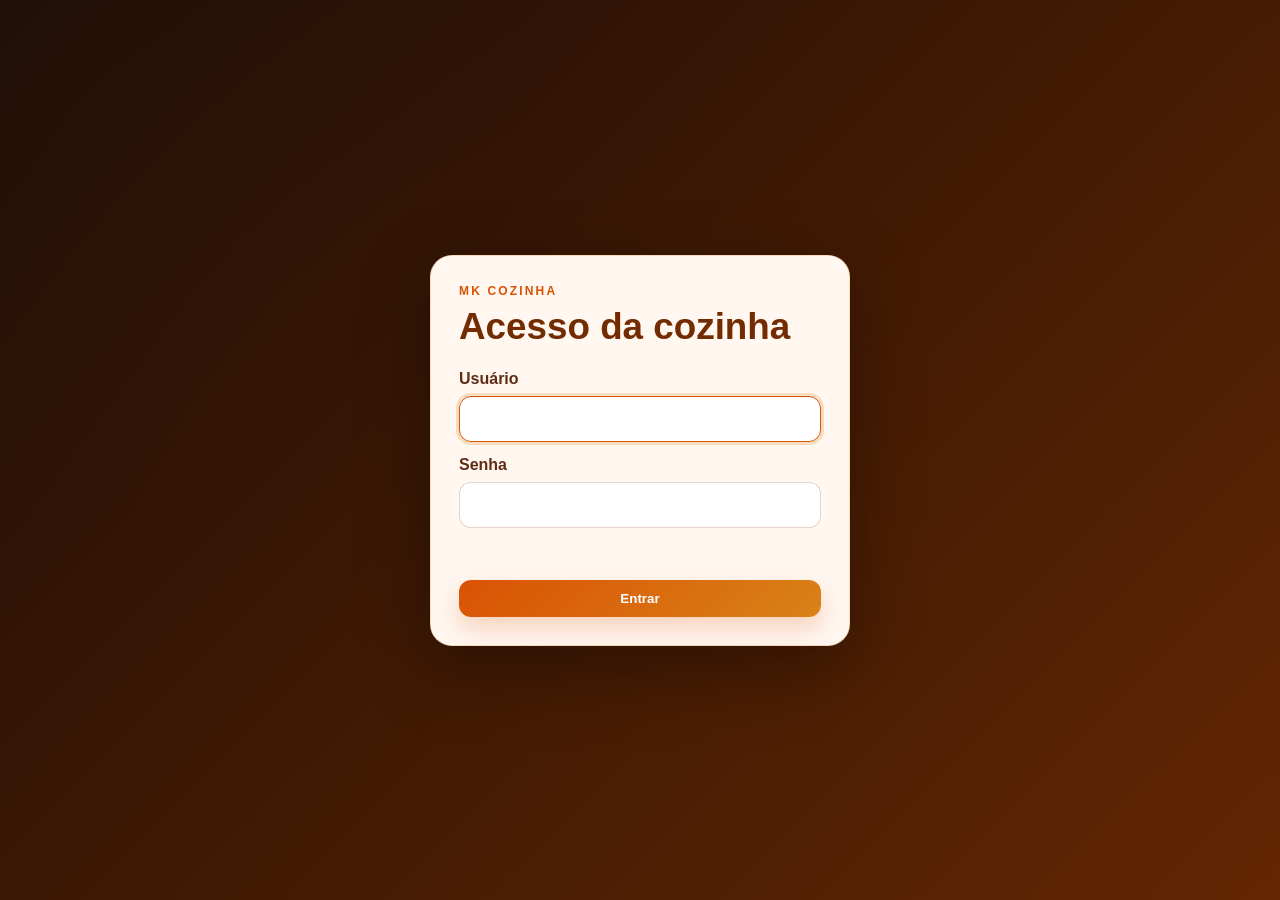
==== adm.html @ 271a8e36 "adicionei novas animaçoes, imagem de fundo no header e melhorei a navegaçao" ====
<!DOCTYPE html>
<html lang="pt-BR">
<head>
  <meta charset="UTF-8">
  <meta name="viewport" content="width=device-width, initial-scale=1.0">
  <meta http-equiv="refresh" content="0; url=cozinha.html">
  <title>Redirecionando para a Cozinha - MK</title>
  <link rel="stylesheet" href="cozinha.css">
</head>
<body class="kitchen-locked">
  <!-- Arquivo legado mantido apenas para compatibilidade. O painel oficial e unico da cozinha e cozinha.html + cozinha.js. -->
  <main class="kitchen-login" style="display:flex" aria-labelledby="legacy-kitchen-title">
    <section class="kitchen-login-card">
      <span>MK Cozinha</span>
      <h1 id="legacy-kitchen-title">Redirecionando</h1>
      <p>O painel oficial da cozinha agora fica em <a href="cozinha.html">cozinha.html</a>.</p>
    </section>
  </main>
  <script>
    location.replace('cozinha.html');
  </script>
</body>
</html>
---- cozinha.css ----
* {
    box-sizing: border-box;
    margin: 0;
    padding: 0
}

:root {
    --primary: #732C02;
    --secondary: #D95204;
    --third: #D98218;
    --ok: #88A649;
    --danger: #dc3545
}

body {
    font-family: Arial, Helvetica, sans-serif;
    background: #1d0d06;
    color: #2d160b;
    min-height: 100vh
}

body.kitchen-locked .kitchen-top,
body.kitchen-locked .kitchen-board {
    display: none
}

.kitchen-login {
    min-height: 100vh;
    display: none;
    align-items: center;
    justify-content: center;
    padding: 24px;
    background:
        linear-gradient(135deg, rgba(29, 13, 6, .92), rgba(115, 44, 2, .82)),
        radial-gradient(circle at top left, rgba(217, 130, 24, .28), transparent 34%)
}

body.kitchen-locked .kitchen-login {
    display: flex
}

.kitchen-login-card {
    width: min(420px, 100%);
    background: #fff7f0;
    border: 1px solid rgba(217, 130, 24, .24);
    border-radius: 22px;
    box-shadow: 0 24px 70px rgba(0, 0, 0, .34);
    padding: 28px;
    color: #2d160b
}

.kitchen-login-card span {
    display: block;
    text-transform: uppercase;
    letter-spacing: .18em;
    font-size: .75rem;
    color: var(--secondary);
    font-weight: 900;
    margin-bottom: 8px
}

.kitchen-login-card h1 {
    color: var(--primary);
    font-size: clamp(1.8rem, 5vw, 2.3rem);
    margin-bottom: 22px
}

.kitchen-login-card label {
    display: grid;
    gap: 8px;
    color: #5f2d14;
    font-weight: 800;
    margin-bottom: 14px
}

.kitchen-login-card input {
    width: 100%;
    border: 1px solid rgba(115, 44, 2, .2);
    border-radius: 12px;
    padding: 13px 14px;
    font-size: 1rem;
    color: #2d160b;
    background: #fff
}

.kitchen-login-card input:focus {
    outline: 3px solid rgba(217, 130, 24, .22);
    border-color: var(--secondary)
}

.kitchen-login-error {
    min-height: 22px;
    color: #b91c1c;
    font-size: .95rem;
    font-weight: 800;
    margin: 4px 0 16px
}

.kitchen-login-card button {
    width: 100%;
    background: linear-gradient(135deg, var(--secondary), var(--third));
    box-shadow: 0 12px 24px rgba(217, 82, 4, .22)
}

.kitchen-top {
    position: sticky;
    top: 0;
    z-index: 10;
    display: flex;
    justify-content: space-between;
    gap: 16px;
    align-items: center;
    padding: 18px 24px;
    background: linear-gradient(135deg, var(--primary), var(--secondary));
    color: white;
    box-shadow: 0 10px 30px rgba(0, 0, 0, .25)
}

.kitchen-top span {
    text-transform: uppercase;
    letter-spacing: .18em;
    font-size: .75rem;
    color: #ffd9c0;
    font-weight: 800
}

.kitchen-top h1 {
    font-size: clamp(1.5rem, 4vw, 2.4rem)
}

button,
a {
    border: 0;
    border-radius: 12px;
    padding: 11px 14px;
    font-weight: 800;
    text-decoration: none;
    cursor: pointer
}

button {
    background: var(--secondary);
    color: white
}

a {
    background: white;
    color: var(--primary)
}

.top-actions {
    display: flex;
    gap: 10px;
    flex-wrap: wrap
}

.kitchen-board {
    display: grid;
    grid-template-columns: repeat(4, minmax(240px, 1fr));
    gap: 16px;
    padding: 18px;
    overflow-x: auto
}

.k-col {
    background: #fff7f0;
    border-radius: 22px;
    padding: 14px;
    min-height: calc(100vh - 130px);
    box-shadow: 0 16px 45px rgba(0, 0, 0, .22)
}

.k-col h2 {
    color: var(--primary);
    margin-bottom: 14px
}

.k-card {
    background: white;
    border-radius: 18px;
    border-left: 6px solid var(--secondary);
    padding: 14px;
    margin-bottom: 12px;
    box-shadow: 0 10px 25px rgba(0, 0, 0, .10);
    animation: enter .25s ease
}

.k-card.new {
    animation: pulse 1.2s ease 2
}

.k-card header {
    display: flex;
    justify-content: space-between;
    gap: 10px;
    margin-bottom: 10px
}

.k-card strong {
    color: var(--primary)
}

.k-card ul {
    padding-left: 18px;
    margin: 10px 0
}

.meta {
    display: flex;
    flex-wrap: wrap;
    gap: 6px;
    margin: 8px 0
}

.tag {
    background: #fff0e6;
    color: var(--secondary);
    padding: 5px 8px;
    border-radius: 999px;
    font-size: .8rem;
    font-weight: 800
}

.late {
    background: #ffe2e2;
    color: #b00020
}

.ok {
    background: #eaf6df;
    color: #547a1d
}

.warn {
    background: #fff0c9;
    color: #9a6400
}

.k-actions {
    display: grid;
    grid-template-columns: 1fr 1fr;
    gap: 8px
}

.k-actions button {
    padding: 10px
}

.print {
    background: #2d160b
}

.done {
    background: var(--ok)
}

@keyframes enter {
    from {
        opacity: 0;
        transform: translateY(10px)
    }

    to {
        opacity: 1;
        transform: none
    }
}

@keyframes pulse {

    0%,
    100% {
        box-shadow: 0 10px 25px rgba(0, 0, 0, .1)
    }

    50% {
        box-shadow: 0 0 0 6px rgba(217, 82, 4, .18), 0 20px 40px rgba(217, 82, 4, .24)
    }
}

@media(max-width:1100px) {
    .kitchen-board {
        grid-template-columns: repeat(4, 280px)
    }
}

@media(max-width:620px) {
    .kitchen-top {
        align-items: flex-start;
        flex-direction: column
    }

    .kitchen-board {
        grid-template-columns: 1fr;
        overflow: visible
    }

    .k-col {
        min-height: auto
    }
}
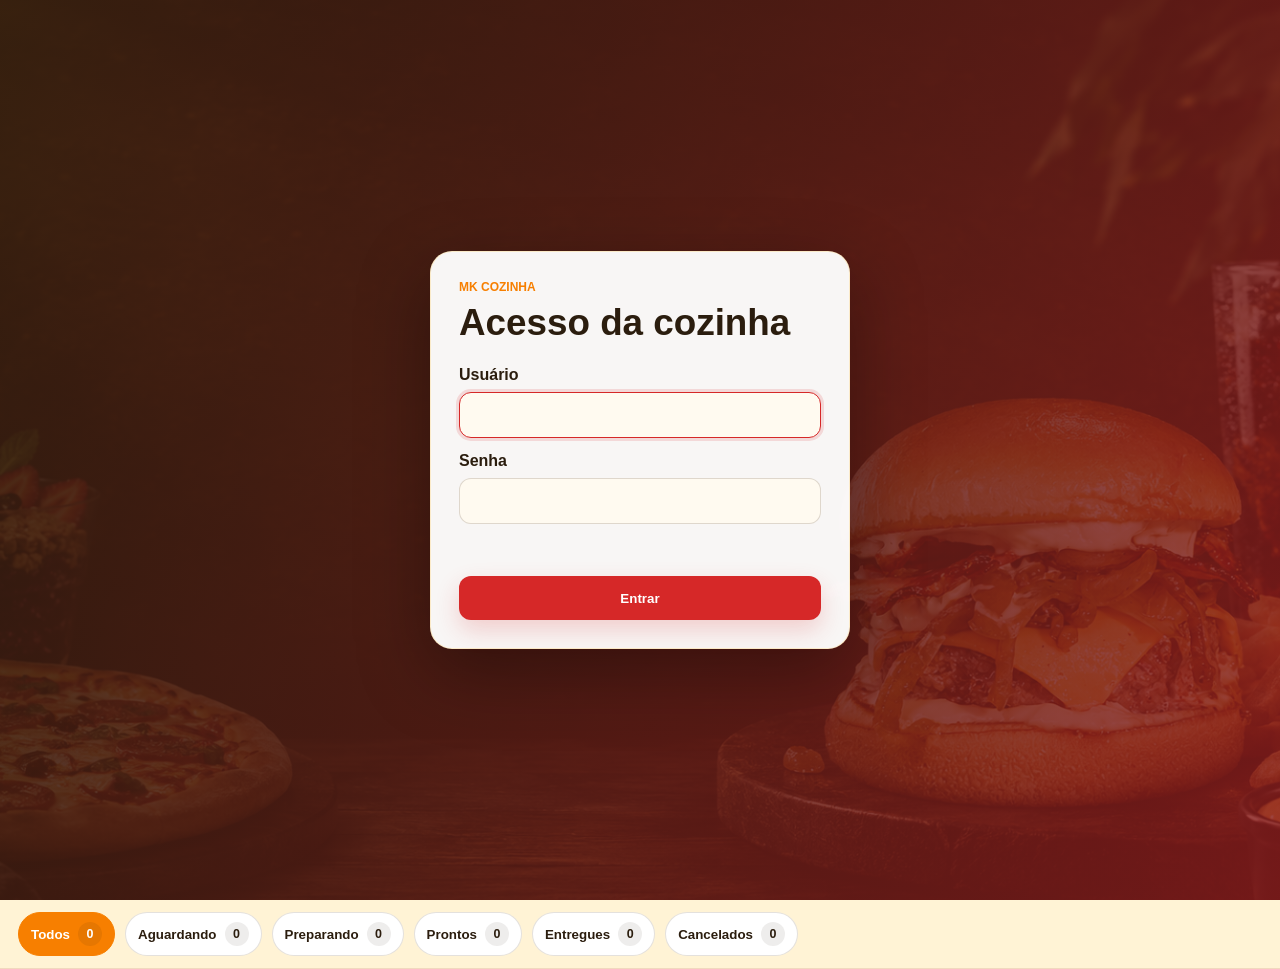
==== commit abf37229: "adiciona modal de código do pedido e notificação sonora na cozinha" ====
--- a/adm.html
+++ b/adm.html
@@ -1,5 +1,6 @@
 <!DOCTYPE html>
 <html lang="pt-BR">
+
 <head>
   <meta charset="UTF-8">
   <meta name="viewport" content="width=device-width, initial-scale=1.0">
@@ -7,6 +8,7 @@
   <title>Redirecionando para a Cozinha - MK</title>
   <link rel="stylesheet" href="cozinha.css">
 </head>
+
 <body class="kitchen-locked">
   <!-- Arquivo legado mantido apenas para compatibilidade. O painel oficial e unico da cozinha e cozinha.html + cozinha.js. -->
   <main class="kitchen-login" style="display:flex" aria-labelledby="legacy-kitchen-title">
@@ -16,8 +18,10 @@
       <p>O painel oficial da cozinha agora fica em <a href="cozinha.html">cozinha.html</a>.</p>
     </section>
   </main>
-  <script>
-    location.replace('cozinha.html');
-  </script>
+
 </body>
-</html>
+<script>
+  location.replace('cozinha.html');
+</script>
+
+</html>
--- a/cozinha.css
+++ b/cozinha.css
@@ -299,3 +299,364 @@
         min-height: auto
     }
 }
+/* Identidade MK Cozinha 2026 */
+:root {
+  --color-primary: #D62828;
+  --color-primary-dark: #8B1E1E;
+  --color-secondary: #F77F00;
+  --color-accent: #FFD166;
+  --color-bg: #FFF3D6;
+  --color-surface: #FFFFFF;
+  --color-text: #2B1D0E;
+  --color-muted: #7A6A58;
+  --color-success: #2F9E44;
+  --primary: var(--color-primary);
+  --secondary: var(--color-secondary);
+  --third: var(--color-accent);
+  --ok: var(--color-success);
+  --danger: var(--color-primary-dark);
+  --mk-border: rgba(139, 30, 30, 0.12);
+  --mk-shadow: 0 16px 42px rgba(43, 29, 14, 0.12);
+}
+
+body {
+  background:
+    linear-gradient(180deg, rgba(255, 243, 214, 0.98), rgba(255, 232, 184, 0.78)),
+    radial-gradient(circle at top left, rgba(255, 209, 102, 0.34), transparent 34%);
+  color: var(--color-text);
+}
+
+.kitchen-login {
+  background:
+    linear-gradient(115deg, rgba(43, 29, 14, 0.9), rgba(139, 30, 30, 0.82)),
+    url("img/img-header.png") center/cover no-repeat;
+}
+
+.kitchen-login-card {
+  background: rgba(255, 255, 255, 0.96);
+  border: 1px solid rgba(255, 209, 102, 0.32);
+  border-radius: 22px;
+  color: var(--color-text);
+}
+
+.kitchen-login-card span {
+  color: var(--color-secondary);
+  letter-spacing: 0;
+}
+
+.kitchen-login-card h1 {
+  color: var(--color-text);
+}
+
+.kitchen-login-card label {
+  color: var(--color-text);
+}
+
+.kitchen-login-card input {
+  min-height: 46px;
+  border: 1px solid rgba(122, 106, 88, 0.24);
+  background: #fffaf0;
+  color: var(--color-text);
+}
+
+.kitchen-login-card input:focus {
+  outline: none;
+  border-color: var(--color-primary);
+  box-shadow: 0 0 0 3px rgba(214, 40, 40, 0.14);
+}
+
+.kitchen-login-card button,
+button {
+  min-height: 44px;
+  background: var(--color-primary);
+  color: var(--color-surface);
+  box-shadow: 0 10px 24px rgba(214, 40, 40, 0.2);
+  transition: transform 0.18s ease, background 0.18s ease, box-shadow 0.18s ease;
+}
+
+.kitchen-login-card button:hover,
+button:hover {
+  background: var(--color-primary-dark);
+  transform: translateY(-1px);
+}
+
+.kitchen-top {
+  background: linear-gradient(110deg, var(--color-primary-dark), var(--color-primary));
+  box-shadow: 0 14px 34px rgba(43, 29, 14, 0.22);
+}
+
+.kitchen-top span {
+  color: var(--color-accent);
+  letter-spacing: 0;
+}
+
+.top-actions button {
+  background: rgba(255, 255, 255, 0.94);
+  color: var(--color-primary-dark);
+  border: 1px solid rgba(255, 209, 102, 0.42);
+  box-shadow: 0 10px 24px rgba(43, 29, 14, 0.16);
+}
+
+.top-actions button:hover {
+  background: var(--color-accent);
+  color: var(--color-primary-dark);
+}
+.kitchen-sound-status {
+  align-self: center;
+  border: 1px solid rgba(255, 255, 255, 0.42);
+  border-radius: 999px;
+  color: #fff8df;
+  font-size: 0.86rem;
+  font-weight: 700;
+  padding: 8px 12px;
+}
+
+.kitchen-sound-status.active {
+  background: rgba(27, 120, 77, 0.22);
+  border-color: rgba(190, 255, 218, 0.58);
+}
+
+.kitchen-status-tabs {
+  position: sticky;
+  top: 86px;
+  z-index: 9;
+  display: flex;
+  gap: 10px;
+  overflow-x: auto;
+  padding: 12px 18px;
+  background: rgba(255, 243, 214, 0.92);
+  border-bottom: 1px solid var(--mk-border);
+  backdrop-filter: blur(14px);
+  scrollbar-width: none;
+}
+
+.kitchen-status-tabs::-webkit-scrollbar {
+  display: none;
+}
+
+.kitchen-status-tabs button {
+  flex: 0 0 auto;
+  display: inline-flex;
+  align-items: center;
+  gap: 8px;
+  min-height: 40px;
+  padding: 9px 12px;
+  border-radius: 999px;
+  background: var(--color-surface);
+  color: var(--color-text);
+  border: 1px solid rgba(122, 106, 88, 0.2);
+  box-shadow: none;
+}
+
+.kitchen-status-tabs button.active,
+.kitchen-status-tabs button:hover {
+  background: var(--color-secondary);
+  color: var(--color-surface);
+  border-color: var(--color-secondary);
+}
+
+.kitchen-status-tabs span {
+  min-width: 24px;
+  min-height: 24px;
+  display: inline-flex;
+  align-items: center;
+  justify-content: center;
+  border-radius: 999px;
+  background: rgba(43, 29, 14, 0.08);
+  font-size: 0.78rem;
+}
+
+.kitchen-board {
+  gap: 16px;
+  padding: 18px;
+}
+
+.kitchen-board[data-kitchen-filter="aguardando"] .k-col:not(#aguardando),
+.kitchen-board[data-kitchen-filter="preparando"] .k-col:not(#preparando),
+.kitchen-board[data-kitchen-filter="pronto"] .k-col:not(#pronto),
+.kitchen-board[data-kitchen-filter="entregue"] .k-col:not(#entregue) {
+  display: none;
+}
+
+.kitchen-board[data-kitchen-filter="aguardando"],
+.kitchen-board[data-kitchen-filter="preparando"],
+.kitchen-board[data-kitchen-filter="pronto"],
+.kitchen-board[data-kitchen-filter="entregue"] {
+  grid-template-columns: minmax(280px, 520px);
+}
+
+.k-col {
+  background: rgba(255, 255, 255, 0.96);
+  border: 1px solid var(--mk-border);
+  border-radius: 20px;
+  box-shadow: var(--mk-shadow);
+}
+
+.k-col h2 {
+  color: var(--color-text);
+  display: flex;
+  align-items: center;
+  justify-content: space-between;
+  padding-bottom: 10px;
+  border-bottom: 1px solid rgba(122, 106, 88, 0.12);
+}
+
+.empty-column {
+  color: var(--color-muted);
+  padding: 12px;
+  border-radius: 14px;
+  background: #fffaf0;
+}
+
+.k-card {
+  border: 1px solid rgba(122, 106, 88, 0.14);
+  border-left: 6px solid var(--color-secondary);
+  box-shadow: 0 12px 26px rgba(43, 29, 14, 0.1);
+  transition: transform 0.18s ease, box-shadow 0.18s ease, border-color 0.18s ease;
+}
+
+.k-card:hover {
+  transform: translateY(-2px);
+  border-color: rgba(214, 40, 40, 0.24);
+  box-shadow: 0 18px 36px rgba(43, 29, 14, 0.14);
+}
+
+.k-card header {
+  align-items: flex-start;
+}
+
+.k-card header strong {
+  color: var(--color-primary-dark);
+  font-size: 1.05rem;
+}
+
+.k-card header span {
+  color: var(--color-primary-dark);
+  font-weight: 900;
+}
+
+.status-badge,
+.tag {
+  display: inline-flex;
+  align-items: center;
+  width: fit-content;
+  border-radius: 999px;
+  padding: 6px 9px;
+  font-size: 0.78rem;
+  font-weight: 900;
+}
+
+.status-badge {
+  margin-bottom: 8px;
+  border: 1px solid rgba(122, 106, 88, 0.14);
+}
+
+.status-aguardando,
+.warn {
+  background: rgba(255, 209, 102, 0.38);
+  color: var(--color-primary-dark);
+}
+
+.status-preparando,
+.tag {
+  background: rgba(247, 127, 0, 0.12);
+  color: var(--color-secondary);
+}
+
+.status-pronto,
+.status-entregue,
+.ok {
+  background: rgba(47, 158, 68, 0.12);
+  color: var(--color-success);
+}
+
+.late {
+  background: rgba(214, 40, 40, 0.12);
+  color: var(--color-primary-dark);
+}
+
+.k-card p,
+.k-card li {
+  color: var(--color-text);
+  line-height: 1.45;
+}
+
+.k-card ul {
+  background: #fffaf0;
+  border: 1px solid rgba(122, 106, 88, 0.12);
+  border-radius: 14px;
+  padding: 12px 12px 12px 28px;
+}
+
+.k-actions {
+  grid-template-columns: repeat(2, minmax(0, 1fr));
+}
+
+.k-actions button {
+  min-height: 42px;
+}
+
+.print {
+  background: var(--color-text);
+}
+
+.done {
+  background: var(--color-success);
+}
+
+@media(max-width:900px) {
+  .kitchen-status-tabs {
+    top: 0;
+  }
+
+  .kitchen-board,
+  .kitchen-board[data-kitchen-filter] {
+    grid-template-columns: 1fr;
+    overflow: visible;
+  }
+}
+
+@media(max-width:620px) {
+  .kitchen-top {
+    position: relative;
+    padding: 16px;
+  }
+
+  .top-actions {
+    display: grid;
+    grid-template-columns: 1fr;
+    width: 100%;
+  }
+
+  .top-actions button,
+  .k-actions button {
+    width: 100%;
+  }
+
+  .kitchen-status-tabs {
+    padding: 10px 12px;
+  }
+
+  .kitchen-board {
+    padding: 12px;
+  }
+
+  .k-col {
+    border-radius: 16px;
+    padding: 12px;
+  }
+
+  .k-actions {
+    grid-template-columns: 1fr;
+  }
+}
+
+@media (prefers-reduced-motion: reduce) {
+  *,
+  *::before,
+  *::after {
+    animation-duration: 0.01ms !important;
+    animation-iteration-count: 1 !important;
+    transition-duration: 0.01ms !important;
+  }
+}
